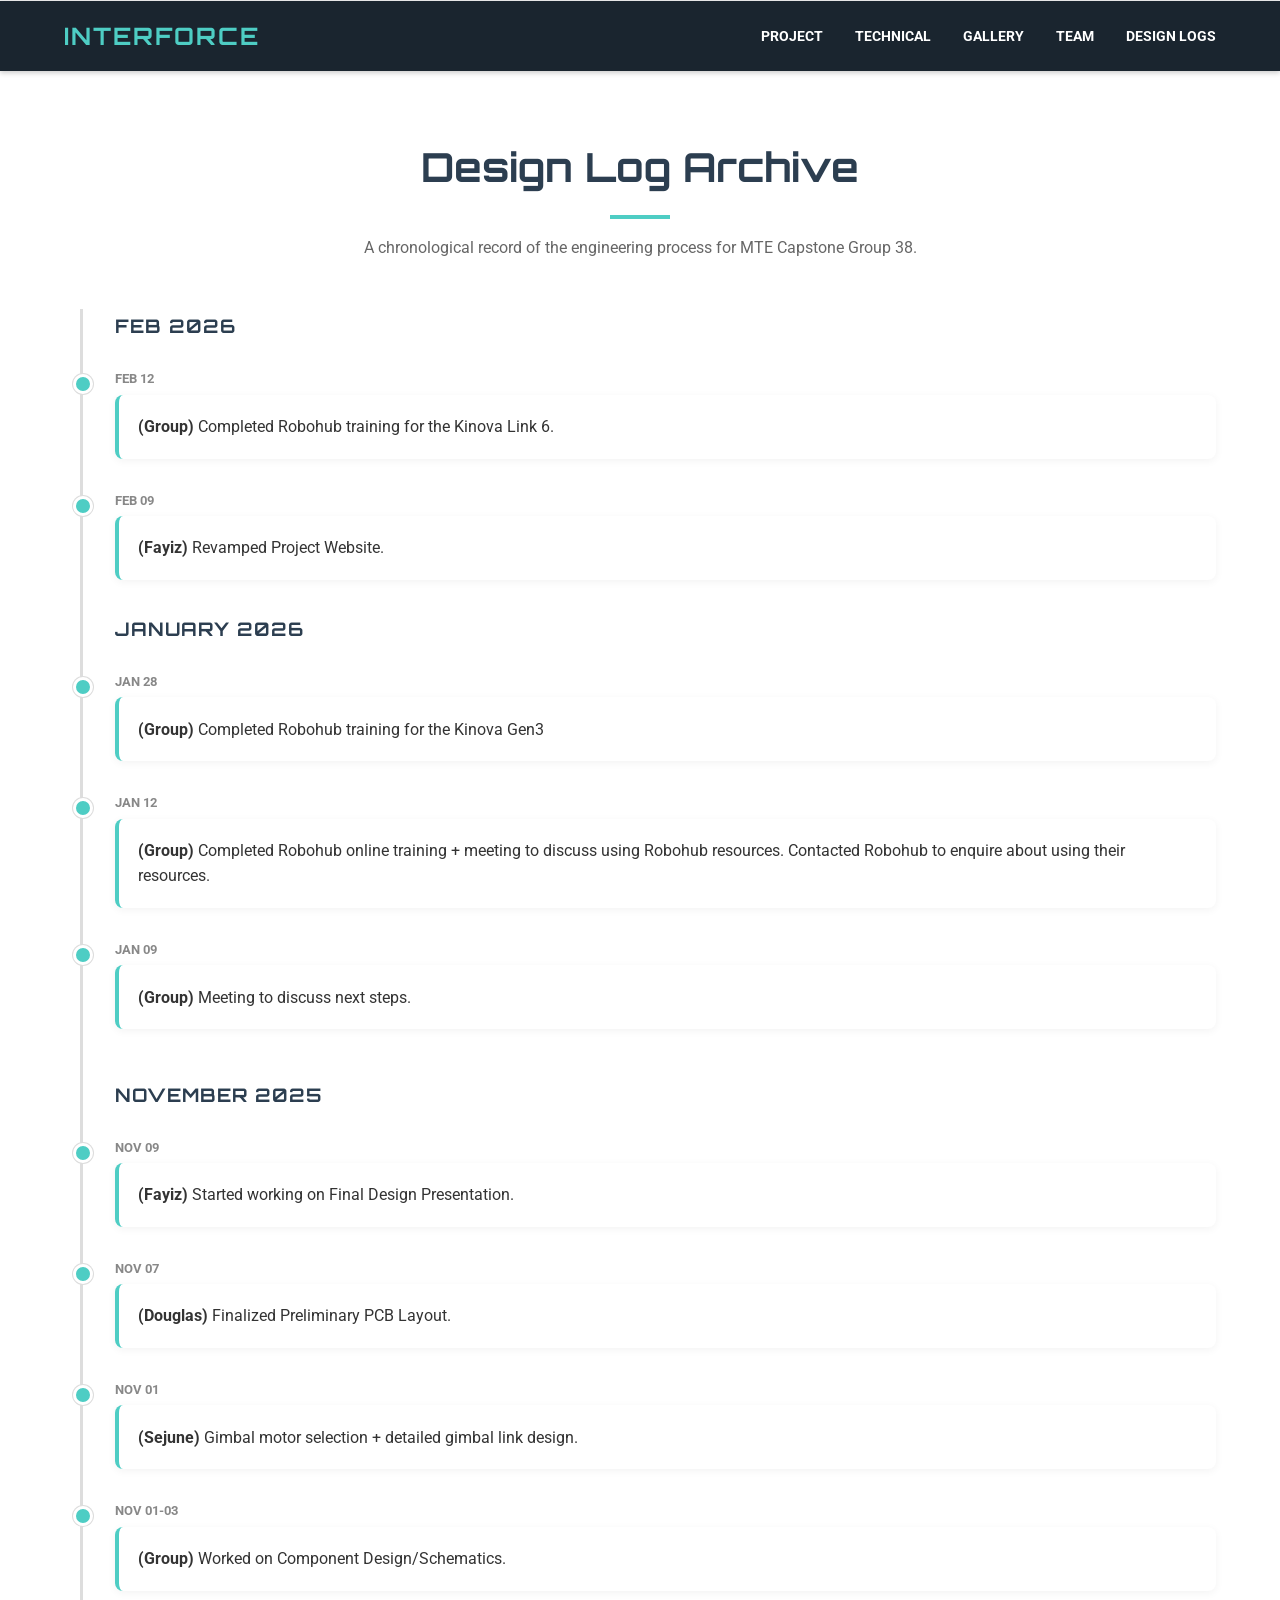
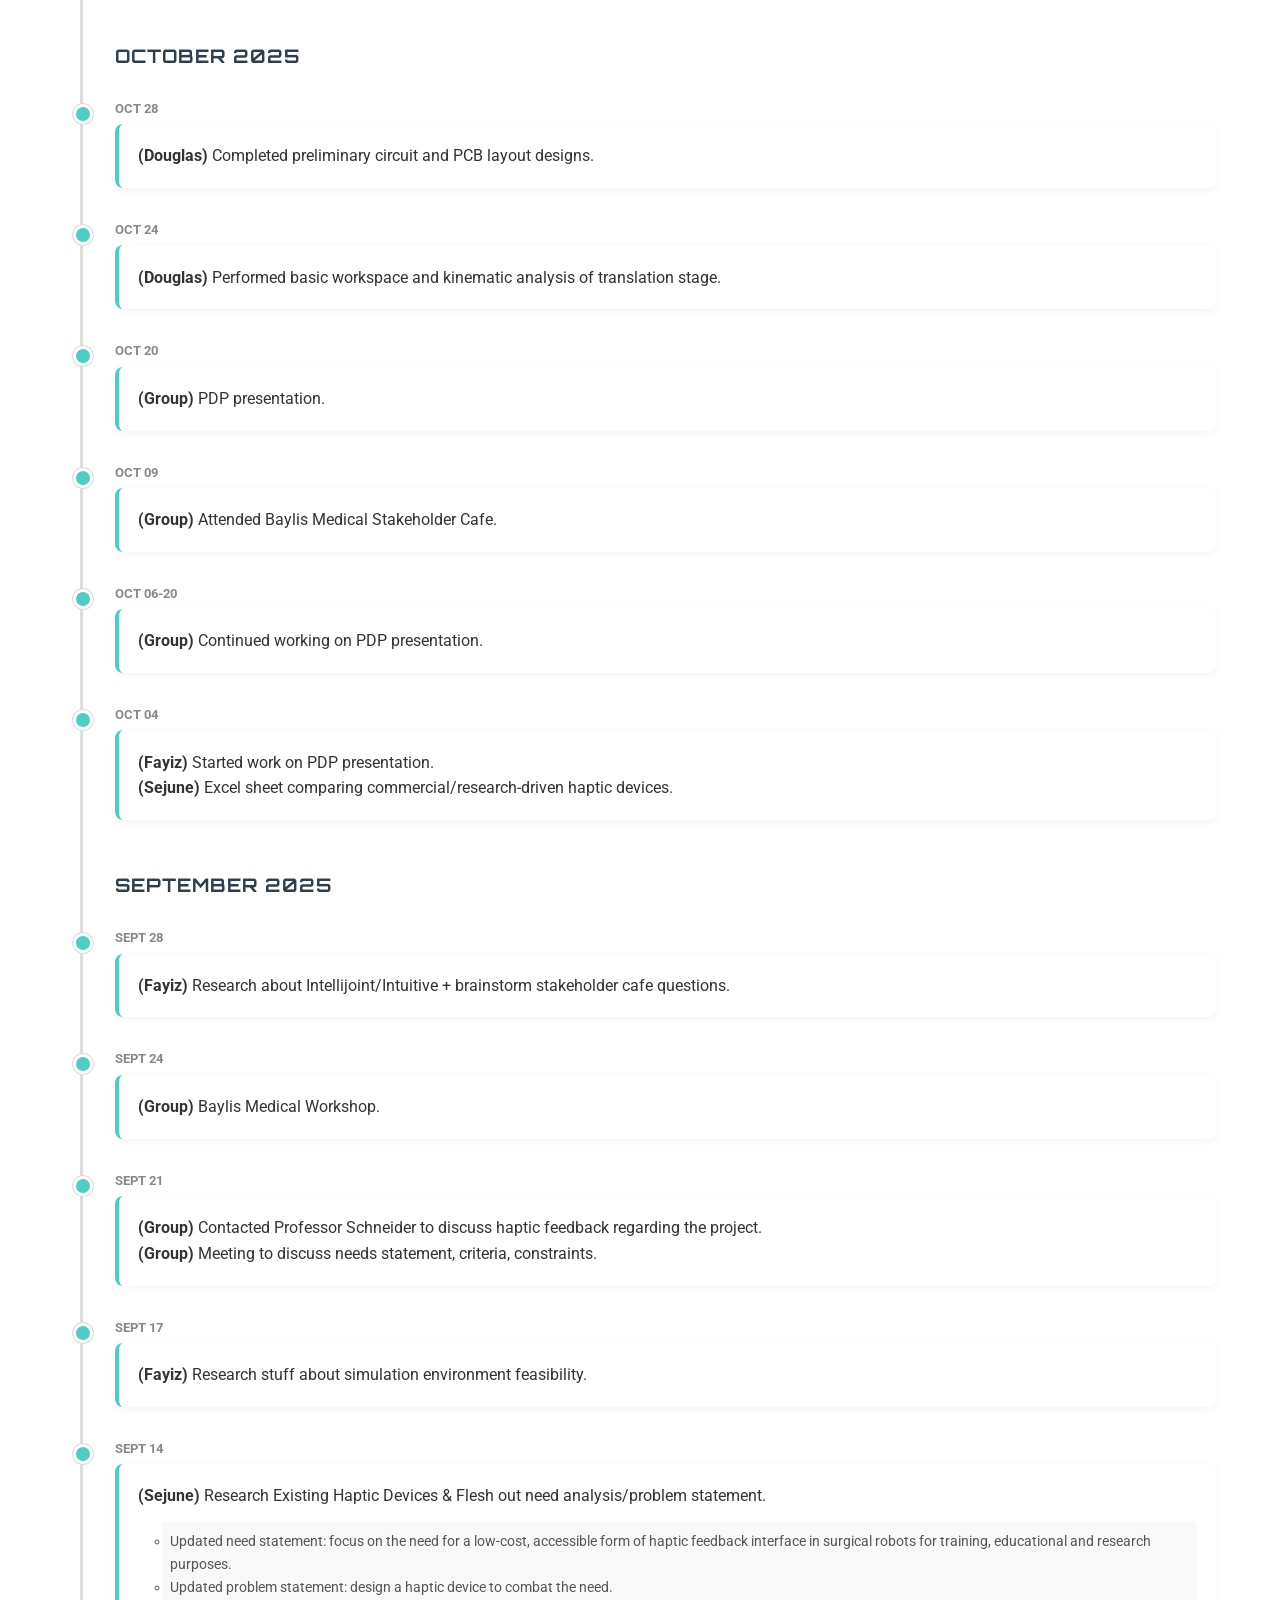
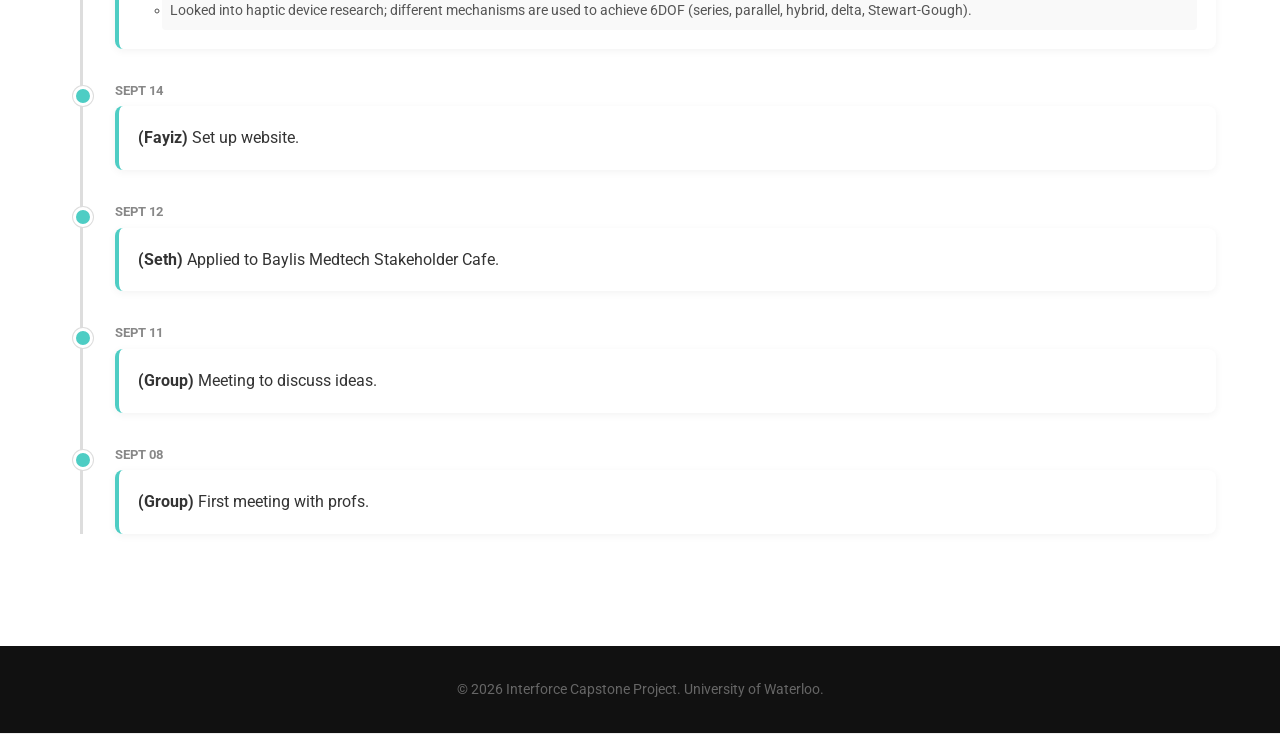
==== logs.html @ 1a8d5d53 "website revamp" ====
<!DOCTYPE html>
<html lang="en">
<head>
    <meta charset="UTF-8">
    <meta name="viewport" content="width=device-width, initial-scale=1.0">
    <title>Design Logs | Interforce</title>
    <link rel="stylesheet" href="style.css">
    <link href="https://fonts.googleapis.com/css2?family=Roboto:wght@300;400;700&family=Orbitron:wght@500;700&display=swap" rel="stylesheet">
</head>
<body class="bg-light">

    <nav>
        <div class="logo">INTERFORCE</div>
        <ul class="nav-links">
            <li><a href="index.html#about">Project</a></li>
            <li><a href="index.html#specs">Technical</a></li>
            <li><a href="index.html#gallery">Gallery</a></li>
            <li><a href="index.html#team">Team</a></li>
            <li><a href="logs.html" class="highlight-link active">Design Logs</a></li>
        </ul>
    </nav>

    <section class="container">
        <div class="section-header">
            <h2>Design Log Archive</h2>
            <div class="divider"></div>
            <p style="text-align:center; margin-top:1rem; color:#666;">
                A chronological record of the engineering process for MTE Capstone Group 38.
            </p>
        </div>

        <div class="timeline">
            
            <div class="timeline-month">
                <h3>Feb 2026</h3>
                <div class="entry">
                    <span class="date">Feb 12</span>
                    <div class="content"><strong>(Group)</strong> Completed Robohub training for the Kinova Link 6.</div>
                </div>
                <div class="entry">
                    <span class="date">Feb 09</span>
                    <div class="content"><strong>(Fayiz)</strong> Revamped Project Website.</div>
                </div>
                <h3>January 2026</h3>
                <div class="entry">
                    <span class="date">Jan 28</span>
                    <div class="content"><strong>(Group)</strong> Completed Robohub training for the Kinova Gen3</div>
                </div>
                <div class="entry">
                    <span class="date">Jan 12</span>
                    <div class="content"><strong>(Group)</strong> Completed Robohub online training + meeting to discuss using Robohub resources. Contacted Robohub to enquire about using their resources.</div>
                </div>
                <div class="entry">
                    <span class="date">Jan 09</span>
                    <div class="content"><strong>(Group)</strong> Meeting to discuss next steps.</div>
                </div>
            </div>

            <div class="timeline-month">
                <h3>November 2025</h3>
                <div class="entry">
                    <span class="date">Nov 09</span>
                    <div class="content"><strong>(Fayiz)</strong> Started working on Final Design Presentation.</div>
                </div>
                <div class="entry">
                    <span class="date">Nov 07</span>
                    <div class="content"><strong>(Douglas)</strong> Finalized Preliminary PCB Layout.</div>
                </div>
                <div class="entry">
                    <span class="date">Nov 01</span>
                    <div class="content"><strong>(Sejune)</strong> Gimbal motor selection + detailed gimbal link design.</div>
                </div>
                <div class="entry">
                    <span class="date">Nov 01-03</span>
                    <div class="content"><strong>(Group)</strong> Worked on Component Design/Schematics.</div>
                </div>
            </div>

            <div class="timeline-month">
                <h3>October 2025</h3>
                <div class="entry">
                    <span class="date">Oct 28</span>
                    <div class="content"><strong>(Douglas)</strong> Completed preliminary circuit and PCB layout designs.</div>
                </div>
                <div class="entry">
                    <span class="date">Oct 24</span>
                    <div class="content"><strong>(Douglas)</strong> Performed basic workspace and kinematic analysis of translation stage.</div>
                </div>
                <div class="entry">
                    <span class="date">Oct 20</span>
                    <div class="content"><strong>(Group)</strong> PDP presentation.</div>
                </div>
                <div class="entry">
                    <span class="date">Oct 09</span>
                    <div class="content"><strong>(Group)</strong> Attended Baylis Medical Stakeholder Cafe.</div>
                </div>
                <div class="entry">
                    <span class="date">Oct 06-20</span>
                    <div class="content"><strong>(Group)</strong> Continued working on PDP presentation.</div>
                </div>
                <div class="entry">
                    <span class="date">Oct 04</span>
                    <div class="content">
                        <strong>(Fayiz)</strong> Started work on PDP presentation.<br>
                        <strong>(Sejune)</strong> Excel sheet comparing commercial/research-driven haptic devices.
                    </div>
                </div>
            </div>

            <div class="timeline-month">
                <h3>September 2025</h3>
                <div class="entry">
                    <span class="date">Sept 28</span>
                    <div class="content"><strong>(Fayiz)</strong> Research about Intellijoint/Intuitive + brainstorm stakeholder cafe questions.</div>
                </div>
                <div class="entry">
                    <span class="date">Sept 24</span>
                    <div class="content"><strong>(Group)</strong> Baylis Medical Workshop.</div>
                </div>
                <div class="entry">
                    <span class="date">Sept 21</span>
                    <div class="content">
                        <strong>(Group)</strong> Contacted Professor Schneider to discuss haptic feedback regarding the project.<br>
                        <strong>(Group)</strong> Meeting to discuss needs statement, criteria, constraints.
                    </div>
                </div>
                <div class="entry">
                    <span class="date">Sept 17</span>
                    <div class="content"><strong>(Fayiz)</strong> Research stuff about simulation environment feasibility.</div>
                </div>
                <div class="entry">
                    <span class="date">Sept 14</span>
                    <div class="content">
                        <strong>(Sejune)</strong> Research Existing Haptic Devices & Flesh out need analysis/problem statement.
                        <ul class="sub-list">
                            <li>Updated need statement: focus on the need for a low-cost, accessible form of haptic feedback interface in surgical robots for training, educational and research purposes.</li>
                            <li>Updated problem statement: design a haptic device to combat the need.</li>
                            <li>Looked into haptic device research; different mechanisms are used to achieve 6DOF (series, parallel, hybrid, delta, Stewart-Gough).</li>
                        </ul>
                    </div>
                </div>
                <div class="entry">
                    <span class="date">Sept 14</span>
                    <div class="content"><strong>(Fayiz)</strong> Set up website.</div>
                </div>
                <div class="entry">
                    <span class="date">Sept 12</span>
                    <div class="content"><strong>(Seth)</strong> Applied to Baylis Medtech Stakeholder Cafe.</div>
                </div>
                <div class="entry">
                    <span class="date">Sept 11</span>
                    <div class="content"><strong>(Group)</strong> Meeting to discuss ideas.</div>
                </div>
                <div class="entry">
                    <span class="date">Sept 08</span>
                    <div class="content"><strong>(Group)</strong> First meeting with profs.</div>
                </div>
            </div>

        </div>
    </section>

    <footer>
        <p>&copy; 2026 Interforce Capstone Project. University of Waterloo.</p>
    </footer>

</body>
</html>
---- style.css ----
/* General Reset */
* {
    margin: 0;
    padding: 0;
    box-sizing: border-box;
    scroll-behavior: smooth;
}

body {
    font-family: 'Roboto', sans-serif;
    line-height: 1.6;
    color: #333;
    background-color: #f9f9f9;
}

/* Color Variables */
:root {
    --primary: #2c3e50; /* Dark Navy */
    --accent: #4ECDC4; /* Medical Teal */
    --light: #f4f7f6;
    --dark: #1a252f;
    --text-light: #ecf0f1;
}

/* Typography */
h1, h2, h3, h4, .logo {
    font-family: 'Orbitron', sans-serif;
}

a { text-decoration: none; color: inherit; }
ul { list-style: none; }

/* Navigation */
nav {
    display: flex;
    justify-content: space-between;
    align-items: center;
    padding: 1rem 5%;
    background-color: var(--dark);
    color: white;
    position: sticky;
    top: 0;
    z-index: 1000;
    box-shadow: 0 2px 5px rgba(0,0,0,0.2);
}

.logo {
    font-size: 1.5rem;
    font-weight: bold;
    color: var(--accent);
    letter-spacing: 2px;
}

.nav-links { display: flex; gap: 2rem; }
.nav-links a { transition: color 0.3s; font-size: 0.9rem; text-transform: uppercase; font-weight: bold; }
.nav-links a:hover { color: var(--accent); }

/* Hero Section */
#hero {
    display: flex;
    align-items: center;
    justify-content: space-between;
    padding: 4rem 5%;
    background: linear-gradient(135deg, #2c3e50 0%, #000000 100%);
    color: white;
    min-height: 85vh;
}

.hero-content { flex: 1; padding-right: 2rem; }
.hero-content h1 { font-size: 3.5rem; line-height: 1.2; margin-bottom: 1rem; }
.hero-content p { font-size: 1.2rem; margin-bottom: 2rem; color: #ccc; }

.hero-stats {
    display: flex;
    gap: 1.5rem;
    margin-bottom: 2rem;
}
.hero-stats span {
    background: rgba(255,255,255,0.1);
    padding: 0.5rem 1rem;
    border-radius: 20px;
    font-size: 0.8rem;
    border: 1px solid var(--accent);
    color: var(--accent);
}

.btn {
    display: inline-block;
    padding: 1rem 2.5rem;
    background-color: var(--accent);
    color: var(--dark);
    font-weight: bold;
    border-radius: 50px;
    transition: all 0.3s;
    text-transform: uppercase;
    letter-spacing: 1px;
}
.btn:hover { background-color: #3cbdb4; transform: translateY(-2px); }

.hero-image { flex: 1; display: flex; justify-content: center; }
.hero-image img {
    max-width: 100%;    
    height: auto;          
    transform: none;       
    filter: drop-shadow(0 0 20px rgba(78, 205, 196, 0.2));
}

/* Sections General */
.container { padding: 4rem 5%; max-width: 1300px; margin: 0 auto; }
.section-header { text-align: center; margin-bottom: 3rem; }
.section-header h2 { font-size: 2.5rem; color: var(--primary); }
.divider { width: 60px; height: 4px; background: var(--accent); margin: 1rem auto 0; }
.divider.accent { background: var(--accent); }

.bg-light { background-color: #fff; border-top: 1px solid #eee; border-bottom: 1px solid #eee; }
.bg-dark { background-color: var(--primary); color: white; }
.bg-dark h2 { color: white; }

/* About & Video */
.about-grid {
    display: grid;
    grid-template-columns: 1fr 1fr;
    gap: 4rem;
    align-items: center;
}
.text-block h3 { color: var(--primary); margin-bottom: 0.5rem; margin-top: 1.5rem; }
.video-block video {
    width: 100%;
    border-radius: 10px;
    box-shadow: 0 10px 30px rgba(0,0,0,0.15);
    background: #000;
}
.caption { text-align: center; font-size: 0.9rem; color: #666; margin-top: 0.8rem; font-style: italic; }

/* Technical Specs */
.specs-grid {
    display: grid;
    grid-template-columns: repeat(auto-fit, minmax(300px, 1fr));
    gap: 2rem;
}
.spec-card {
    background: rgba(255,255,255,0.05);
    padding: 2rem;
    border-radius: 10px;
    border: 1px solid rgba(255,255,255,0.1);
}
.spec-card h3 { color: var(--accent); margin-bottom: 1rem; }
.spec-card ul { margin-top: 1rem; list-style: disc; margin-left: 1.2rem; }
.spec-card li { margin-bottom: 0.5rem; color: #ccc; }

/* Gallery */
.gallery-grid {
    display: grid;
    grid-template-columns: repeat(auto-fit, minmax(280px, 1fr));
    gap: 2rem;
}
.card {
    background: white;
    border-radius: 12px;
    overflow: hidden;
    box-shadow: 0 4px 15px rgba(0,0,0,0.08);
    transition: transform 0.3s;
}
.card:hover { transform: translateY(-5px); }
.card img { width: 100%; height: 220px; object-fit: cover; border-bottom: 3px solid var(--accent); }
.card-info { padding: 1.5rem; }
.card-info h4 { color: var(--primary); margin-bottom: 0.5rem; }
.card-info p { font-size: 0.9rem; color: #666; }

/* Team */
.team-wrapper {
    display: flex;
    flex-direction: column;
    align-items: center;
    gap: 3rem;
}
.team-photo-container {
    width: 100%;
    max-width: 900px;
}
.team-photo {
    width: 100%;
    border-radius: 15px;
    box-shadow: 0 10px 25px rgba(0,0,0,0.15);
}
.team-roles {
    display: flex;
    flex-wrap: wrap;
    justify-content: center;
    gap: 2rem;
    width: 100%;
}
.role-card {
    background: white;
    padding: 1.5rem;
    border-radius: 8px;
    box-shadow: 0 2px 10px rgba(0,0,0,0.05);
    text-align: center;
    flex: 1;
    min-width: 250px;
    max-width: 300px;
    border-top: 4px solid var(--primary);
}
.role-card h4 { color: var(--primary); margin-bottom: 0.2rem; }
.role-card span { color: var(--accent); font-weight: bold; font-size: 0.9rem; display: block; margin-bottom: 0.8rem; }
.role-card p { font-size: 0.85rem; color: #555; }

/* Logs Timeline */
.timeline {
    border-left: 3px solid #ddd;
    padding-left: 2rem;
    margin-left: 1rem;
    position: relative;
}
.timeline-month { margin-bottom: 3rem; }
.timeline-month h3 {
    margin-bottom: 1.5rem;
    color: var(--primary);
    text-transform: uppercase;
    letter-spacing: 1px;
    background: #fff;
    display: inline-block;
    padding: 0.2rem 1rem 0.2rem 0;
}
.entry {
    margin-bottom: 2rem;
    position: relative;
}
.entry::before {
    content: '';
    position: absolute;
    left: -2.6rem;
    top: 5px;
    width: 14px;
    height: 14px;
    background: var(--accent);
    border: 3px solid #fff;
    border-radius: 50%;
    box-shadow: 0 0 0 1px #ddd;
}
.entry .date {
    display: block;
    font-size: 0.8rem;
    color: #888;
    margin-bottom: 0.3rem;
    font-weight: bold;
    text-transform: uppercase;
}
.entry .content {
    background: white;
    padding: 1.2rem;
    border-radius: 8px;
    box-shadow: 0 2px 8px rgba(0,0,0,0.05);
    border-left: 4px solid var(--accent);
}
.sub-list {
    margin-top: 0.8rem;
    list-style: circle;
    margin-left: 1.5rem;
    font-size: 0.9rem;
    color: #555;
    background: #f9f9f9;
    padding: 0.5rem;
    border-radius: 4px;
}

/* Footer */
footer {
    text-align: center;
    padding: 2rem;
    background: #111;
    color: #666;
    font-size: 0.9rem;
}

/* Mobile Responsive */
@media (max-width: 768px) {
    .nav-links { display: none; } 
    #hero { flex-direction: column-reverse; text-align: center; padding-top: 6rem;}
    .hero-content { padding-right: 0; }
    .hero-image img { transform: translateX(0); max-width: 100%; margin-bottom: 2rem; }
    .about-grid { grid-template-columns: 1fr; }
    .hero-stats { justify-content: center; }
}
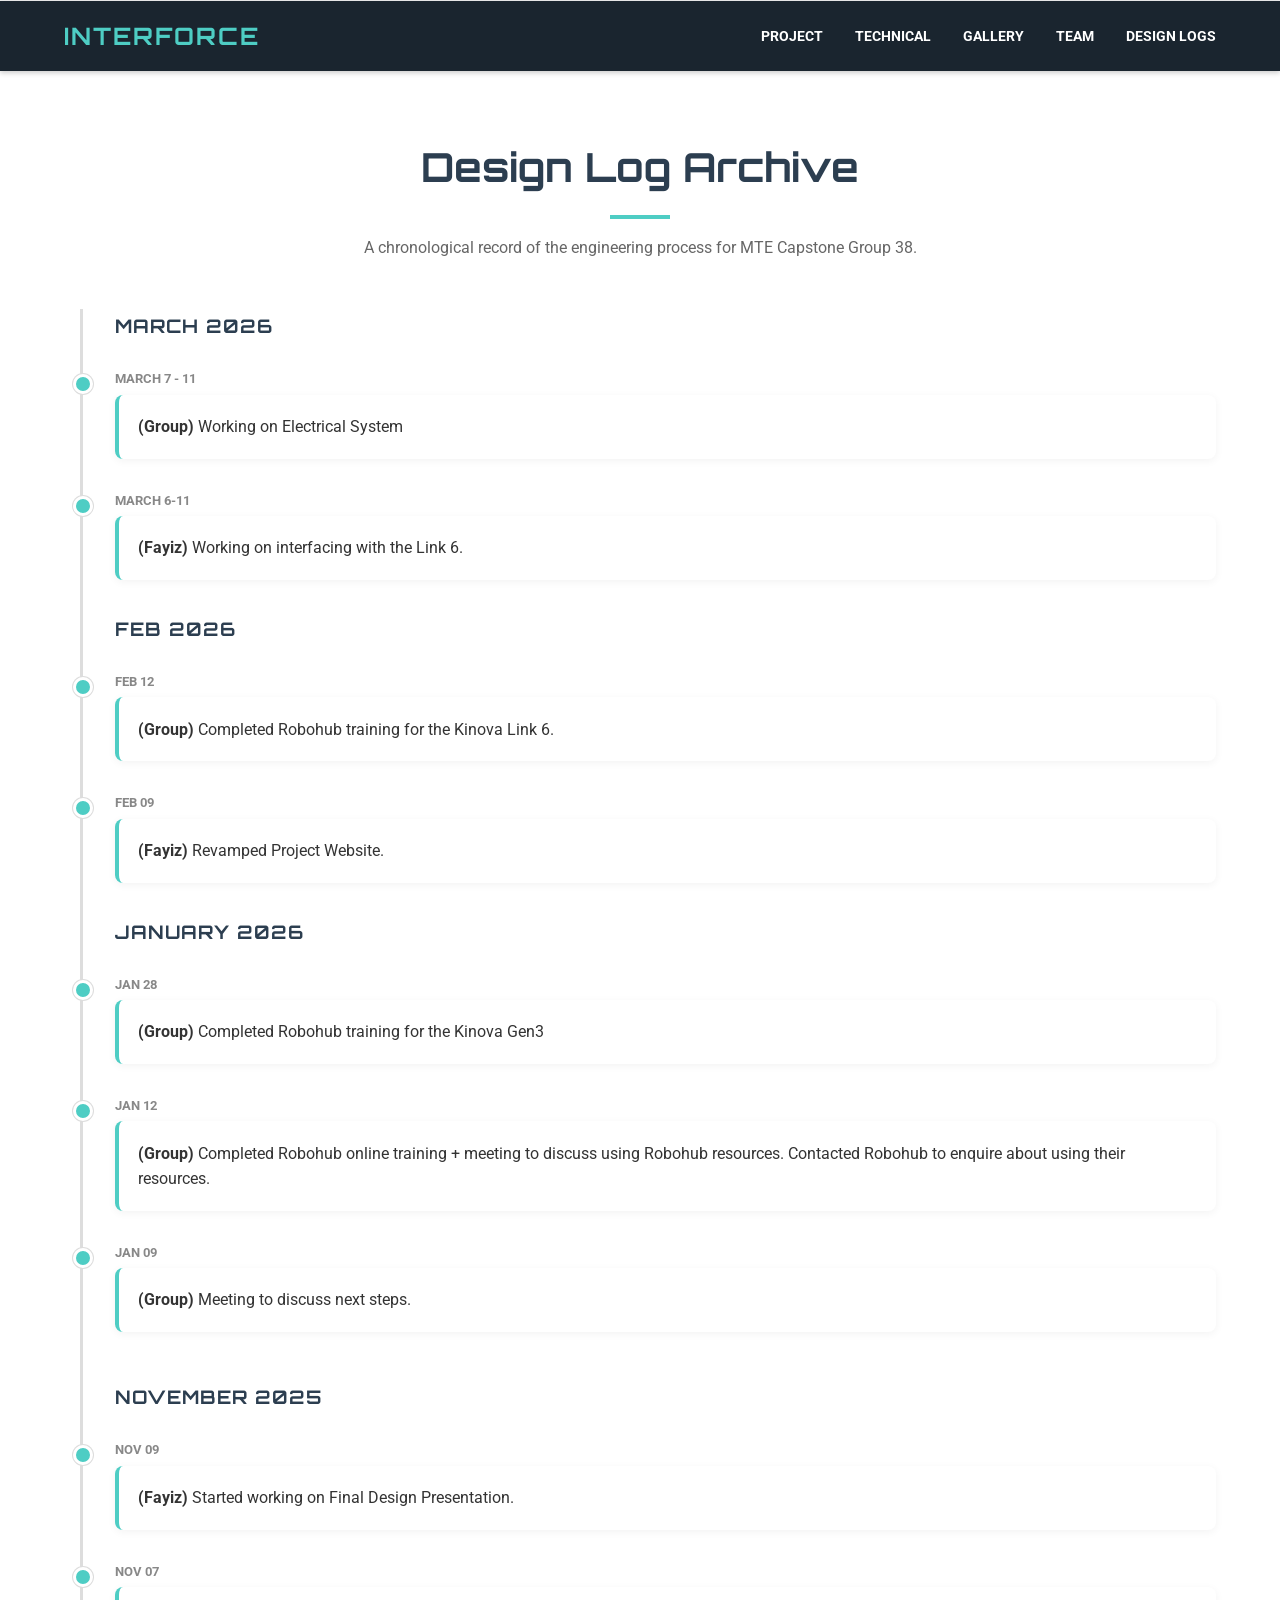
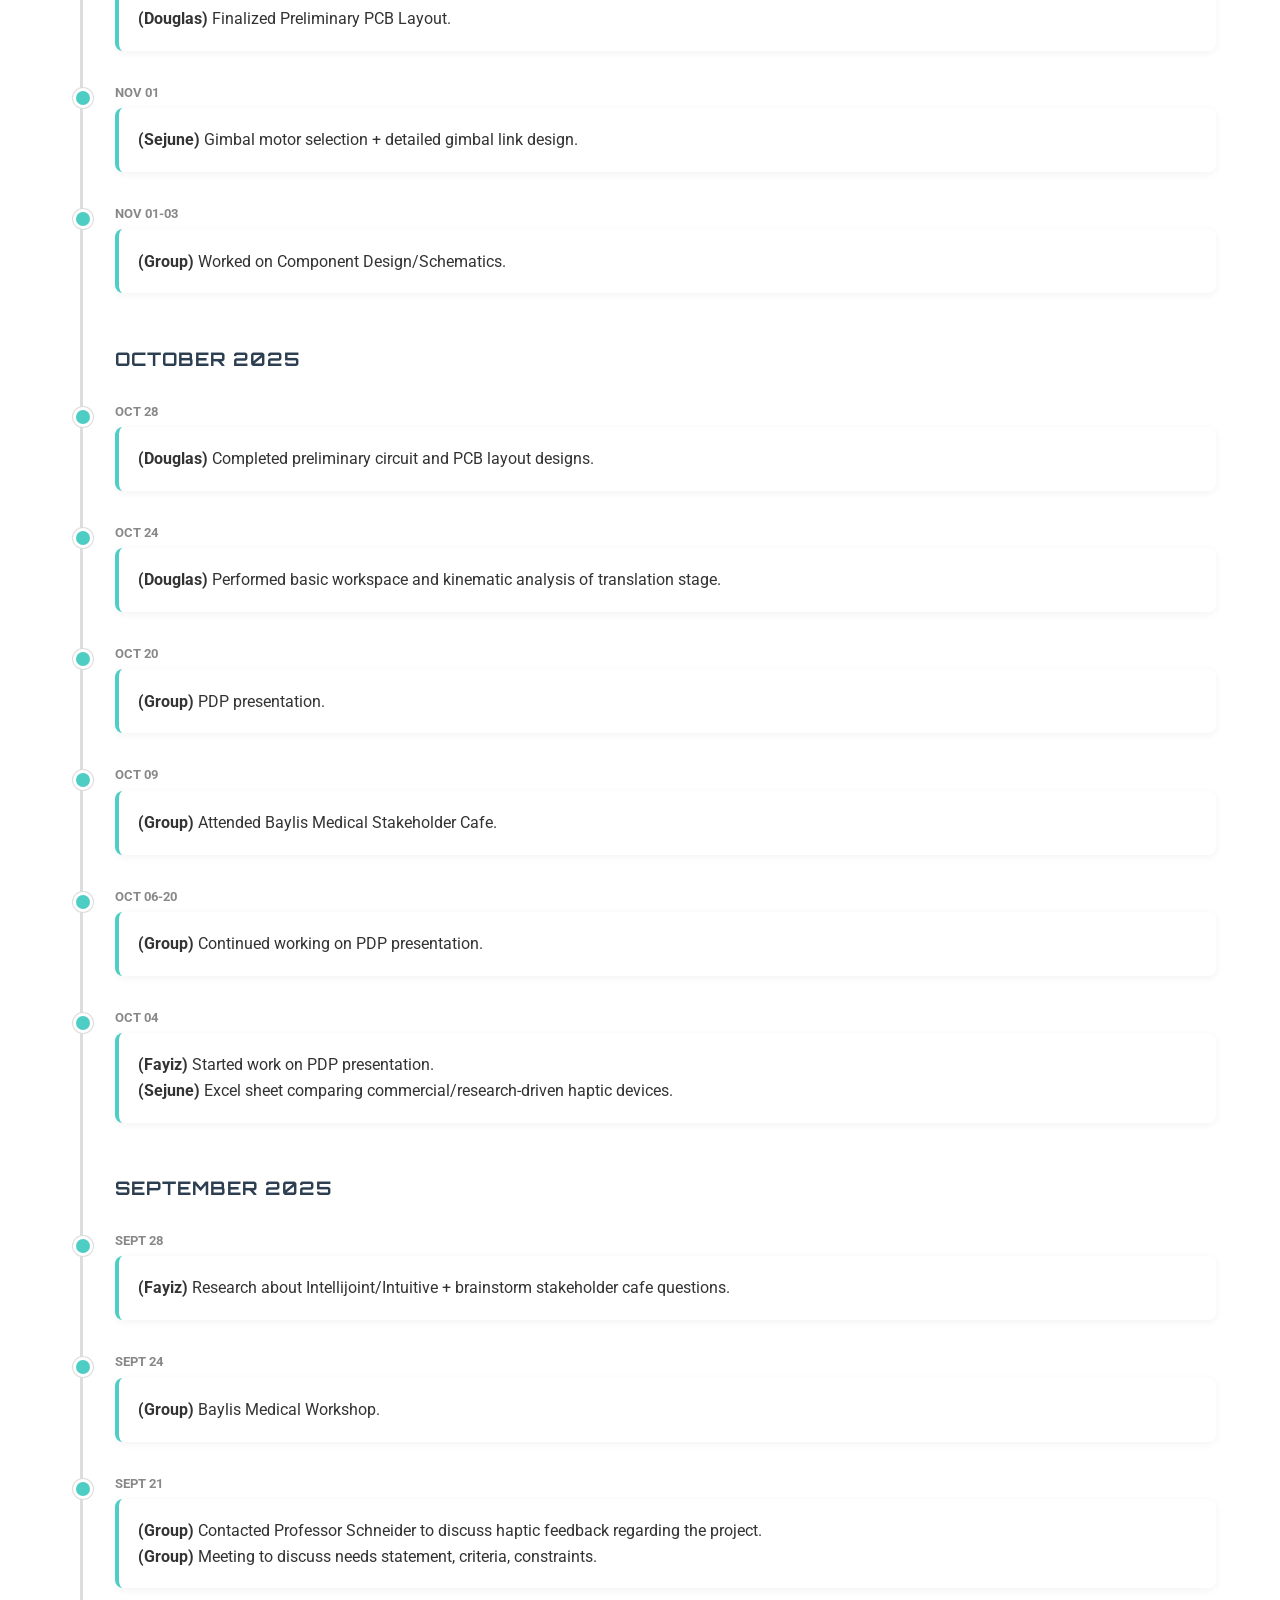
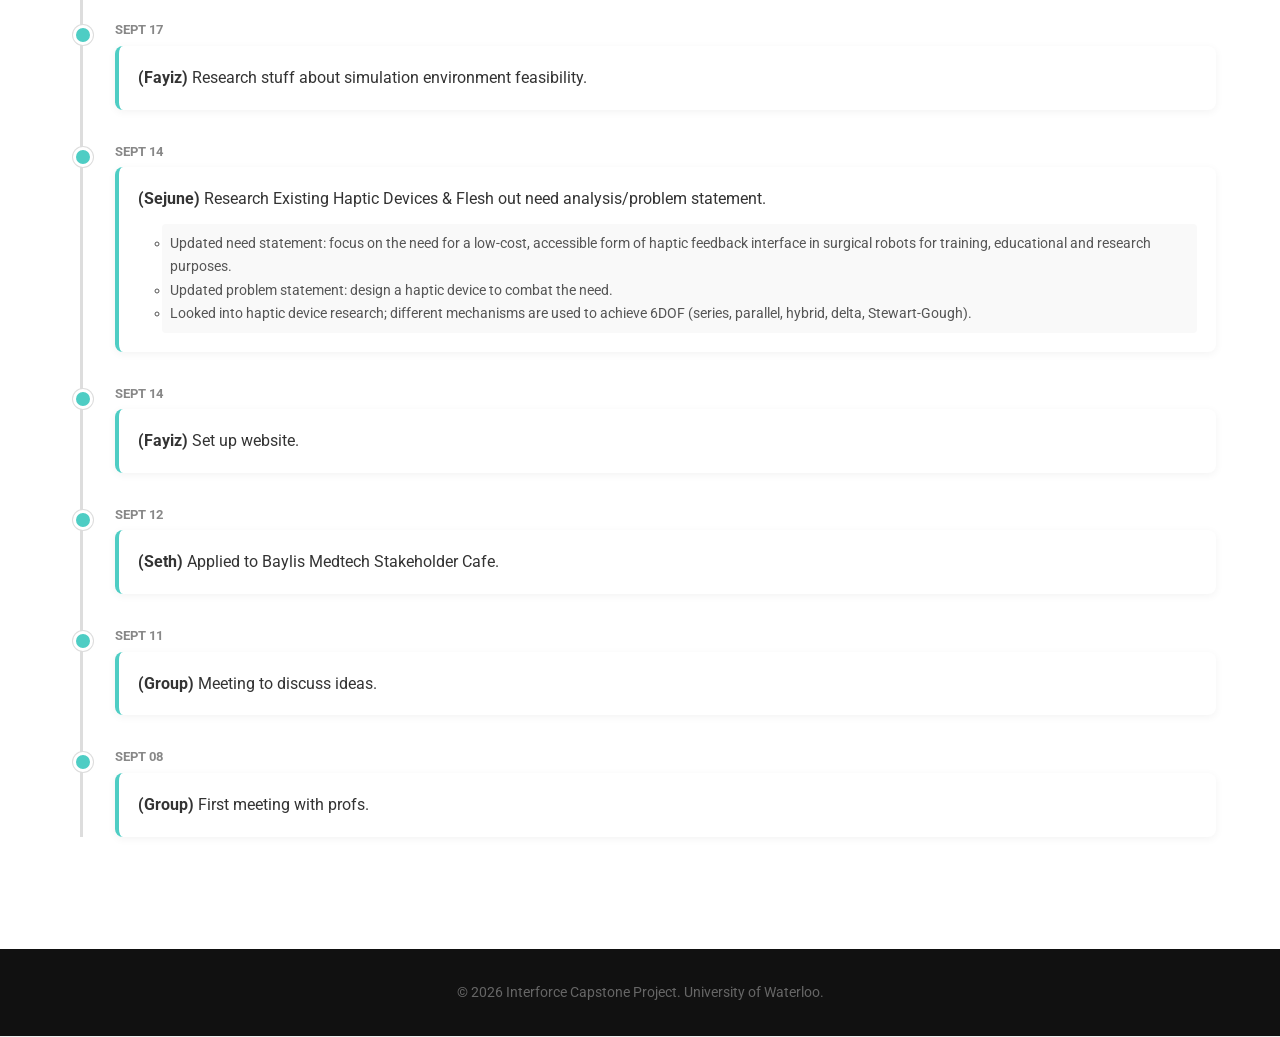
==== commit 23ef323d: "Update logs.html" ====
--- a/logs.html
+++ b/logs.html
@@ -32,6 +32,15 @@
         <div class="timeline">
             
             <div class="timeline-month">
+                <h3>March 2026</h3>
+                <div class="entry">
+                    <span class="date">March 7 - 11</span>
+                    <div class="content"><strong>(Group)</strong> Working on Electrical System</div>
+                </div>
+                <div class="entry">
+                    <span class="date">March 6-11 </span>
+                    <div class="content"><strong>(Fayiz)</strong> Working on interfacing with the Link 6.</div>
+                </div>
                 <h3>Feb 2026</h3>
                 <div class="entry">
                     <span class="date">Feb 12</span>
@@ -165,4 +174,4 @@
     </footer>
 
 </body>
-</html>+</html>
